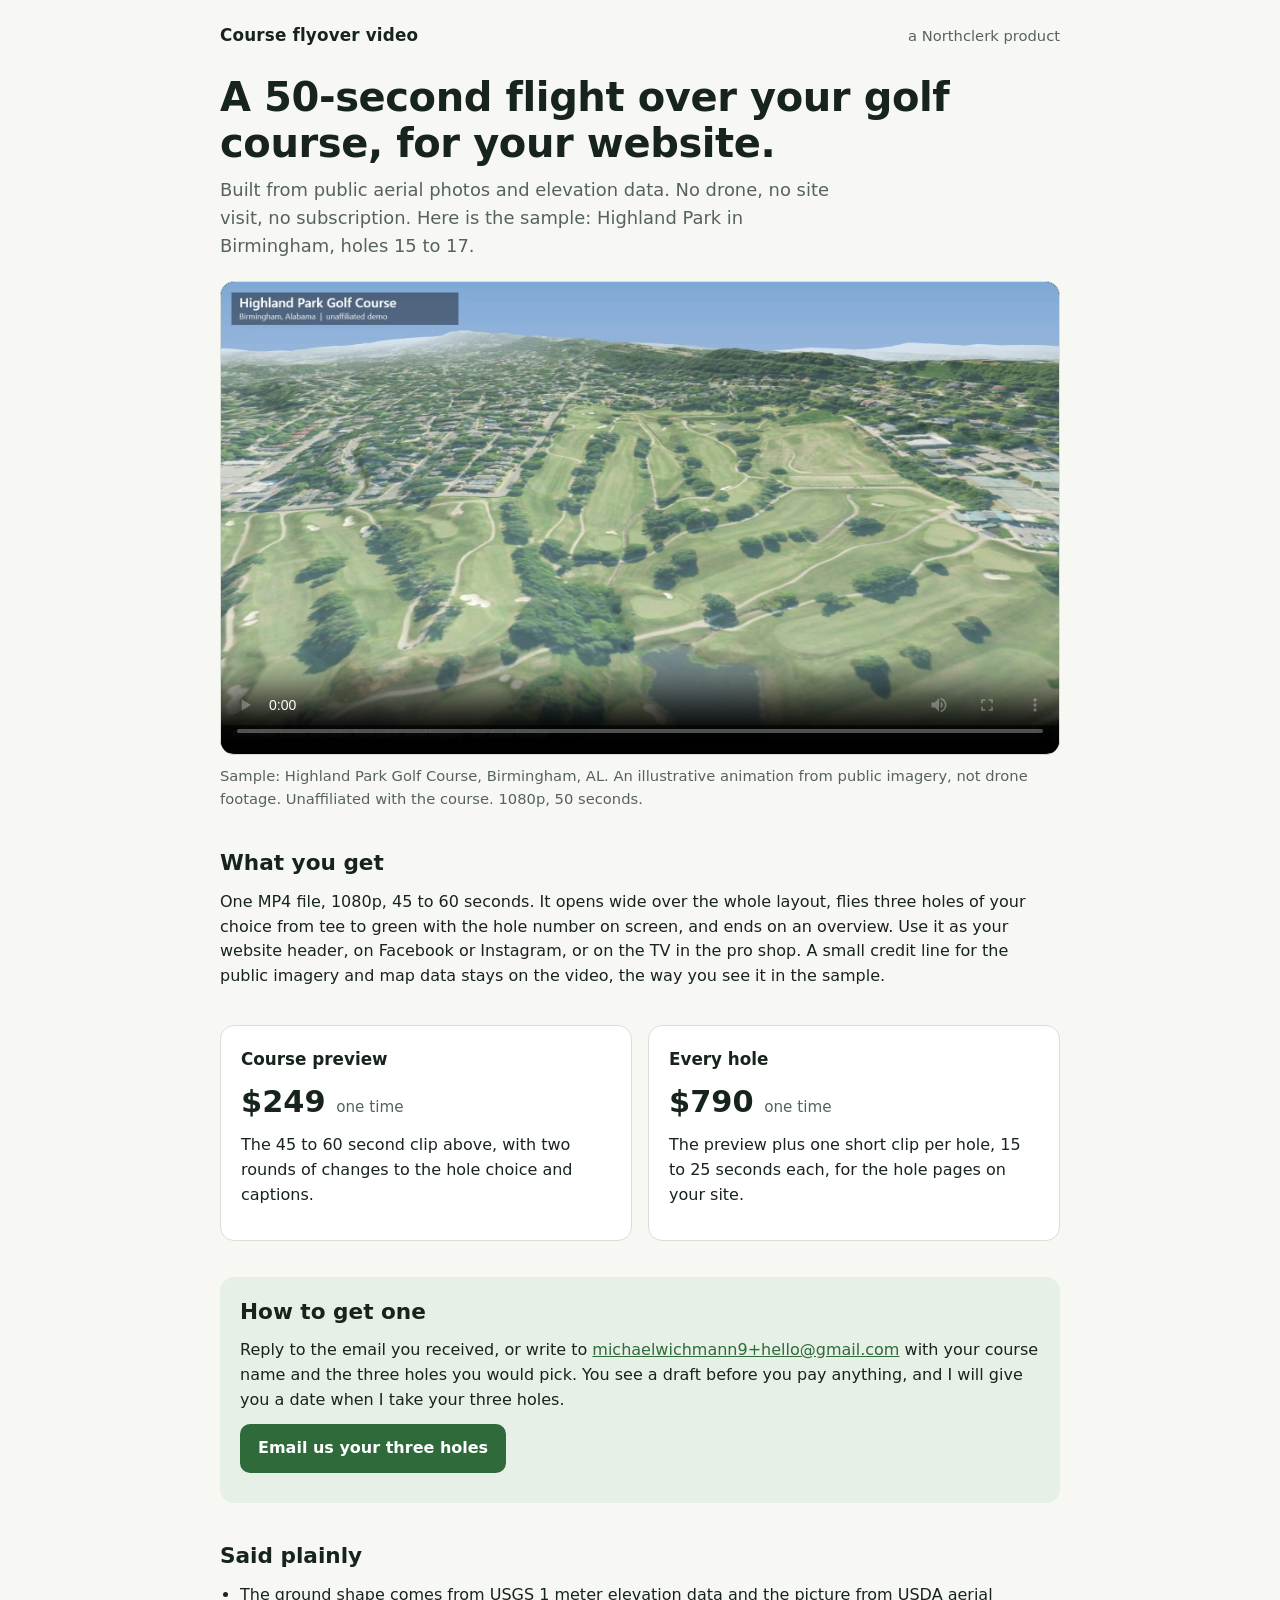
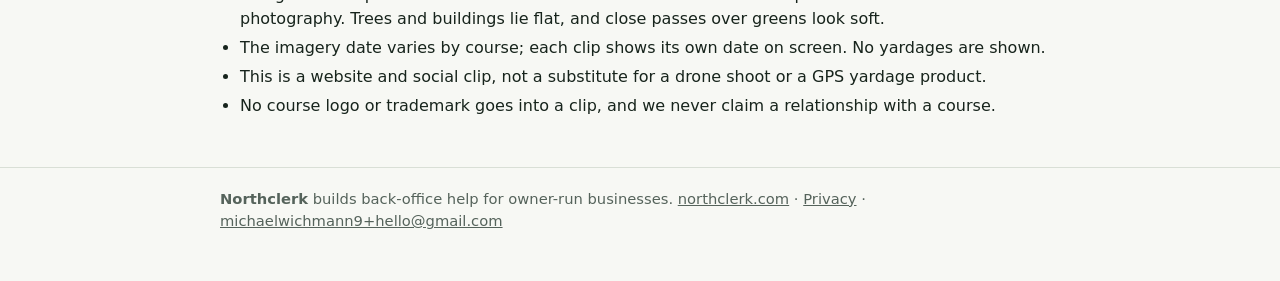
==== flyover/index.html @ 7df31d38 "Northclerk site build 8b367c43c388" ====
<!doctype html>
<html lang="en">
<head>
<meta charset="utf-8">
<meta name="northclerk-build" content="8b367c43c38899eb7cf8dd6a8e715c4de9c36d3cd149e46993577dcfc8d37017">
<meta name="viewport" content="width=device-width, initial-scale=1">
<title>Course flyover video: a 50-second flight over your golf course</title>
<meta name="description" content="A short flyover video of your golf course, built from public aerial photos and elevation data. No drone, no site visit. $249 one time.">
<style>
  :root {
    --bg: #f7f8f4;
    --paper: #ffffff;
    --ink: #17241c;
    --muted: #55635b;
    --line: #d9dfd6;
    --green: #2f6b3a;
    --green-ink: #ffffff;
    --green-soft: #e7f0e6;
    --font: system-ui, -apple-system, "Segoe UI", Roboto, "Helvetica Neue", Arial, sans-serif;
  }
  @media (prefers-color-scheme: dark) {
    :root {
      --bg: #101713;
      --paper: #172019;
      --ink: #eef3ee;
      --muted: #aab8ad;
      --line: #2a3a2e;
      --green: #7fcf8f;
      --green-ink: #0d1a10;
      --green-soft: #1c2d20;
    }
  }
  * { box-sizing: border-box; }
  html, body { margin: 0; padding: 0; }
  body { background: var(--bg); color: var(--ink); font-family: var(--font); line-height: 1.55; }
  a { color: var(--green); }
  .wrap { max-width: 880px; margin: 0 auto; padding: 0 20px; }
  .top { padding: 22px 0 8px; display: flex; justify-content: space-between; align-items: baseline; gap: 12px; flex-wrap: wrap; }
  .top .name { font-weight: 700; letter-spacing: 0.01em; text-decoration: none; color: var(--ink); font-size: 1.05rem; }
  .top .by { color: var(--muted); font-size: 0.92rem; }
  h1 { font-size: clamp(1.7rem, 4.2vw, 2.5rem); line-height: 1.15; margin: 18px 0 10px; letter-spacing: -0.01em; }
  .lede { font-size: 1.12rem; color: var(--muted); margin: 0 0 22px; max-width: 640px; }
  .player { background: #000; border-radius: 14px; overflow: hidden; border: 1px solid var(--line); }
  .player video { display: block; width: 100%; height: auto; }
  .caption { color: var(--muted); font-size: 0.92rem; margin: 10px 0 0; }
  section { margin: 36px 0; }
  h2 { font-size: 1.35rem; margin: 0 0 10px; }
  p { margin: 0 0 12px; }
  .cols { display: grid; grid-template-columns: 1fr 1fr; gap: 16px; }
  @media (max-width: 640px) { .cols { grid-template-columns: 1fr; } }
  .card { background: var(--paper); border: 1px solid var(--line); border-radius: 14px; padding: 20px; }
  .card h3 { margin: 0 0 6px; font-size: 1.05rem; }
  .price { font-size: 1.9rem; font-weight: 700; margin: 4px 0 8px; }
  .price small { font-size: 0.95rem; font-weight: 400; color: var(--muted); }
  .btn { display: inline-block; background: var(--green); color: var(--green-ink); text-decoration: none; font-weight: 600; padding: 12px 18px; border-radius: 10px; }
  .btn:hover { filter: brightness(1.05); }
  ul { padding-left: 20px; margin: 0 0 12px; }
  li { margin: 4px 0; }
  .plain { background: var(--green-soft); border-radius: 14px; padding: 18px 20px; }
  footer { border-top: 1px solid var(--line); margin-top: 48px; padding: 20px 0 36px; color: var(--muted); font-size: 0.92rem; }
  footer a { color: var(--muted); }
</style>
</head>
<body>
<div class="wrap">
  <div class="top">
    <a class="name" href="/flyover/">Course flyover video</a>
    <span class="by">a Northclerk product</span>
  </div>

  <h1>A 50-second flight over your golf course, for your website.</h1>
  <p class="lede">Built from public aerial photos and elevation data. No drone, no site visit, no subscription. Here is the sample: Highland Park in Birmingham, holes 15 to 17.</p>

  <div class="player">
    <video controls preload="metadata" playsinline poster="/flyover/poster.jpg">
      <source src="/demo/highland-park-flyover.mp4" type="video/mp4">
      Your browser cannot play this video. <a href="/demo/highland-park-flyover.mp4">Download the sample (21 MB)</a>.
    </video>
  </div>
  <p class="caption">Sample: Highland Park Golf Course, Birmingham, AL. An illustrative animation from public imagery, not drone footage. Unaffiliated with the course. 1080p, 50 seconds.</p>

  <section>
    <h2>What you get</h2>
    <p>One MP4 file, 1080p, 45 to 60 seconds. It opens wide over the whole layout, flies three holes of your choice from tee to green with the hole number on screen, and ends on an overview. Use it as your website header, on Facebook or Instagram, or on the TV in the pro shop. A small credit line for the public imagery and map data stays on the video, the way you see it in the sample.</p>
  </section>

  <section class="cols">
    <div class="card">
      <h3>Course preview</h3>
      <p class="price">$249 <small>one time</small></p>
      <p>The 45 to 60 second clip above, with two rounds of changes to the hole choice and captions.</p>
    </div>
    <div class="card">
      <h3>Every hole</h3>
      <p class="price">$790 <small>one time</small></p>
      <p>The preview plus one short clip per hole, 15 to 25 seconds each, for the hole pages on your site.</p>
    </div>
  </section>

  <section class="plain">
    <h2>How to get one</h2>
    <p>Reply to the email you received, or write to <a href="mailto:michaelwichmann9+hello@gmail.com?subject=Course%20flyover">michaelwichmann9+hello@gmail.com</a> with your course name and the three holes you would pick. You see a draft before you pay anything, and I will give you a date when I take your three holes.</p>
    <p><a class="btn" href="mailto:michaelwichmann9+hello@gmail.com?subject=Course%20flyover">Email us your three holes</a></p>
  </section>

  <section>
    <h2>Said plainly</h2>
    <ul>
      <li>The ground shape comes from USGS 1 meter elevation data and the picture from USDA aerial photography. Trees and buildings lie flat, and close passes over greens look soft.</li>
      <li>The imagery date varies by course; each clip shows its own date on screen. No yardages are shown.</li>
      <li>This is a website and social clip, not a substitute for a drone shoot or a GPS yardage product.</li>
      <li>No course logo or trademark goes into a clip, and we never claim a relationship with a course.</li>
    </ul>
  </section>
</div>

<footer>
  <div class="wrap">
    <p><strong>Northclerk</strong> builds back-office help for owner-run businesses. <a href="/">northclerk.com</a> &middot; <a href="/privacy.html">Privacy</a> &middot; <a href="mailto:michaelwichmann9+hello@gmail.com">michaelwichmann9+hello@gmail.com</a></p>
  </div>
</footer>
</body>
</html>
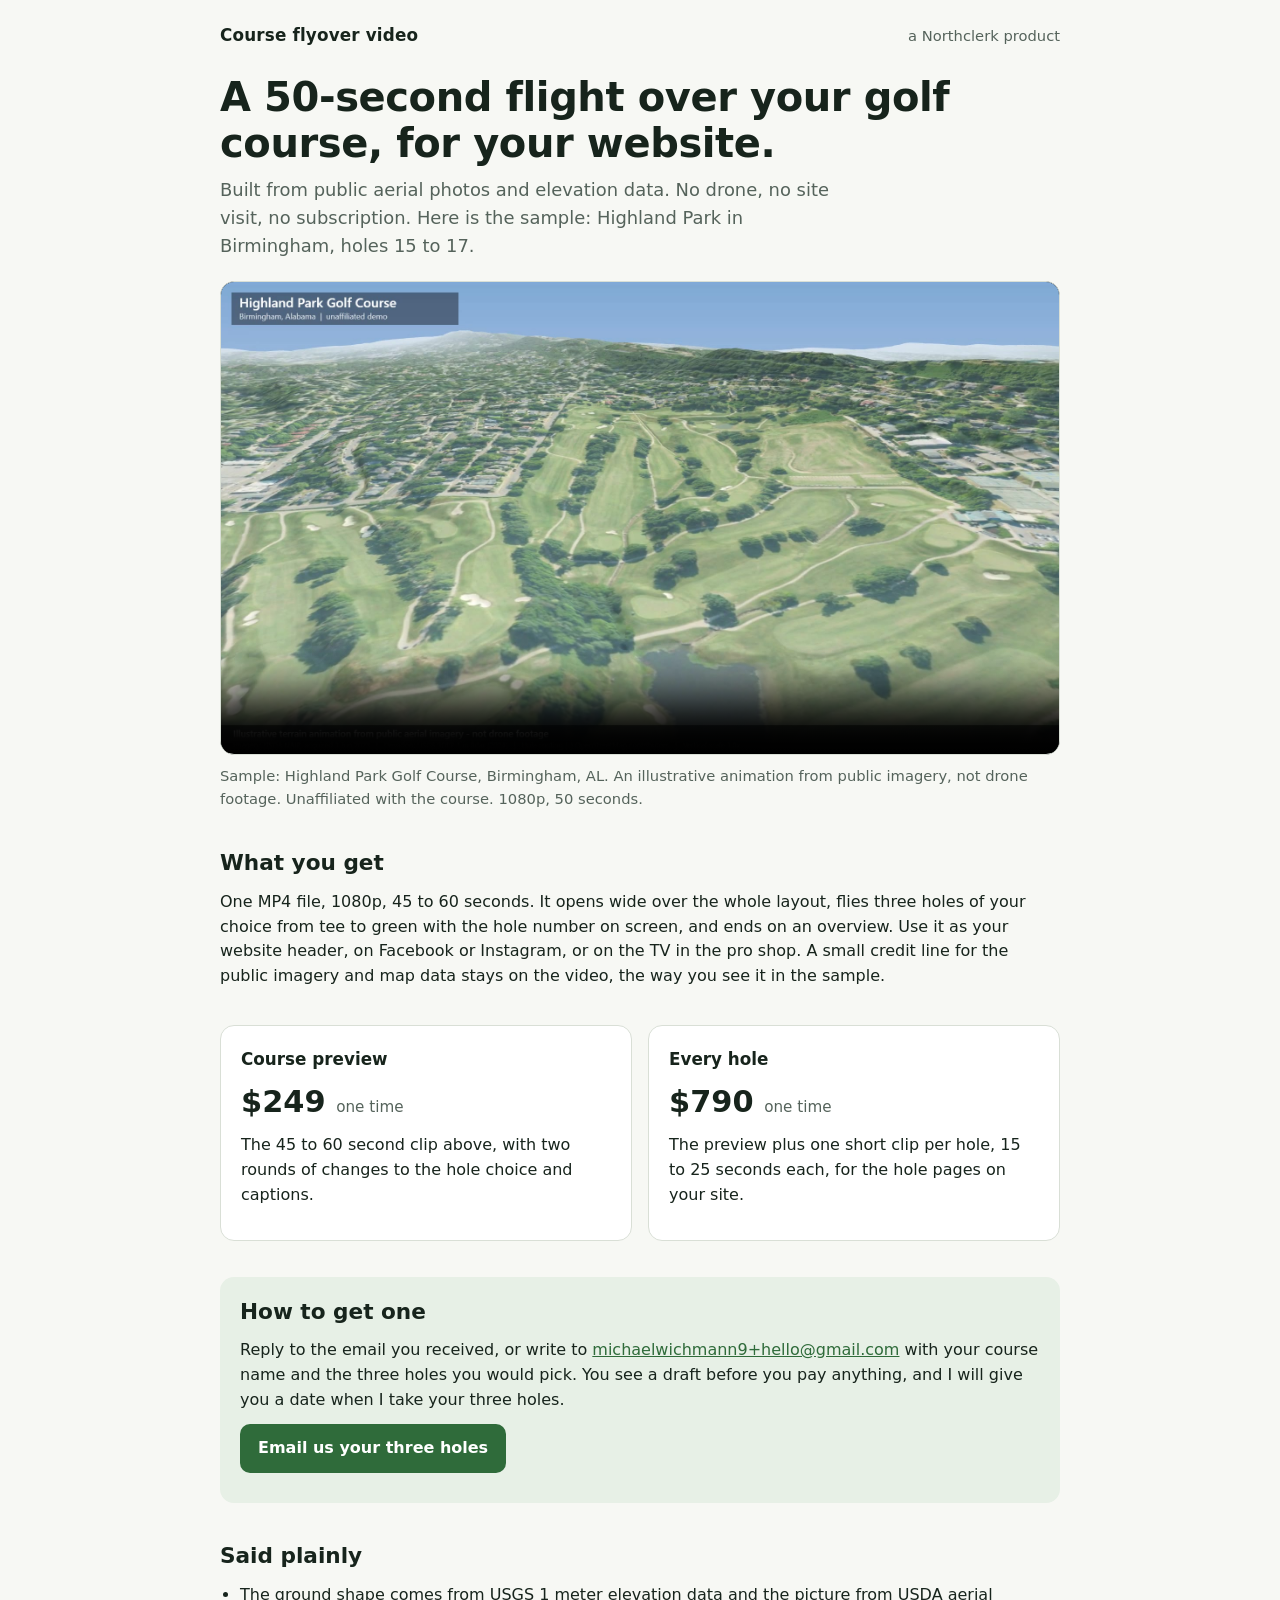
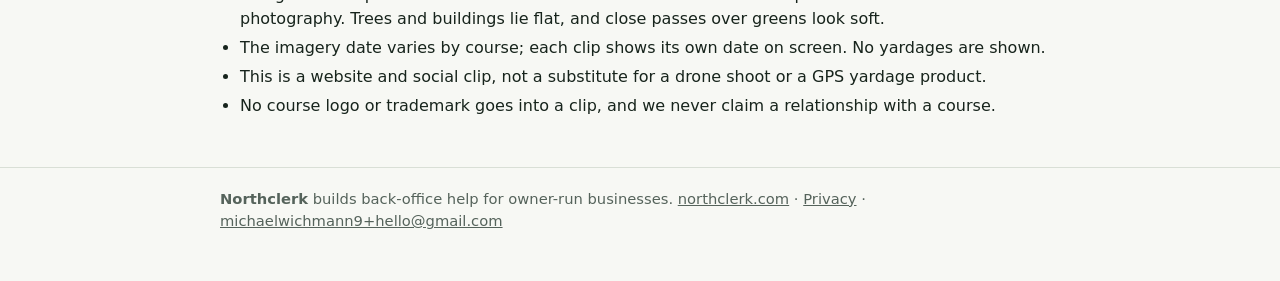
==== commit 2ed8875b: "Northclerk site build 4d0f6d6a10bc" ====
--- a/flyover/index.html
+++ b/flyover/index.html
@@ -2,7 +2,7 @@
 <html lang="en">
 <head>
 <meta charset="utf-8">
-<meta name="northclerk-build" content="8b367c43c38899eb7cf8dd6a8e715c4de9c36d3cd149e46993577dcfc8d37017">
+<meta name="northclerk-build" content="4d0f6d6a10bc16ee58f298d0b534cd82347425bd04476fd16becb7bff31a00ee">
 <meta name="viewport" content="width=device-width, initial-scale=1">
 <title>Course flyover video: a 50-second flight over your golf course</title>
 <meta name="description" content="A short flyover video of your golf course, built from public aerial photos and elevation data. No drone, no site visit. $249 one time.">
